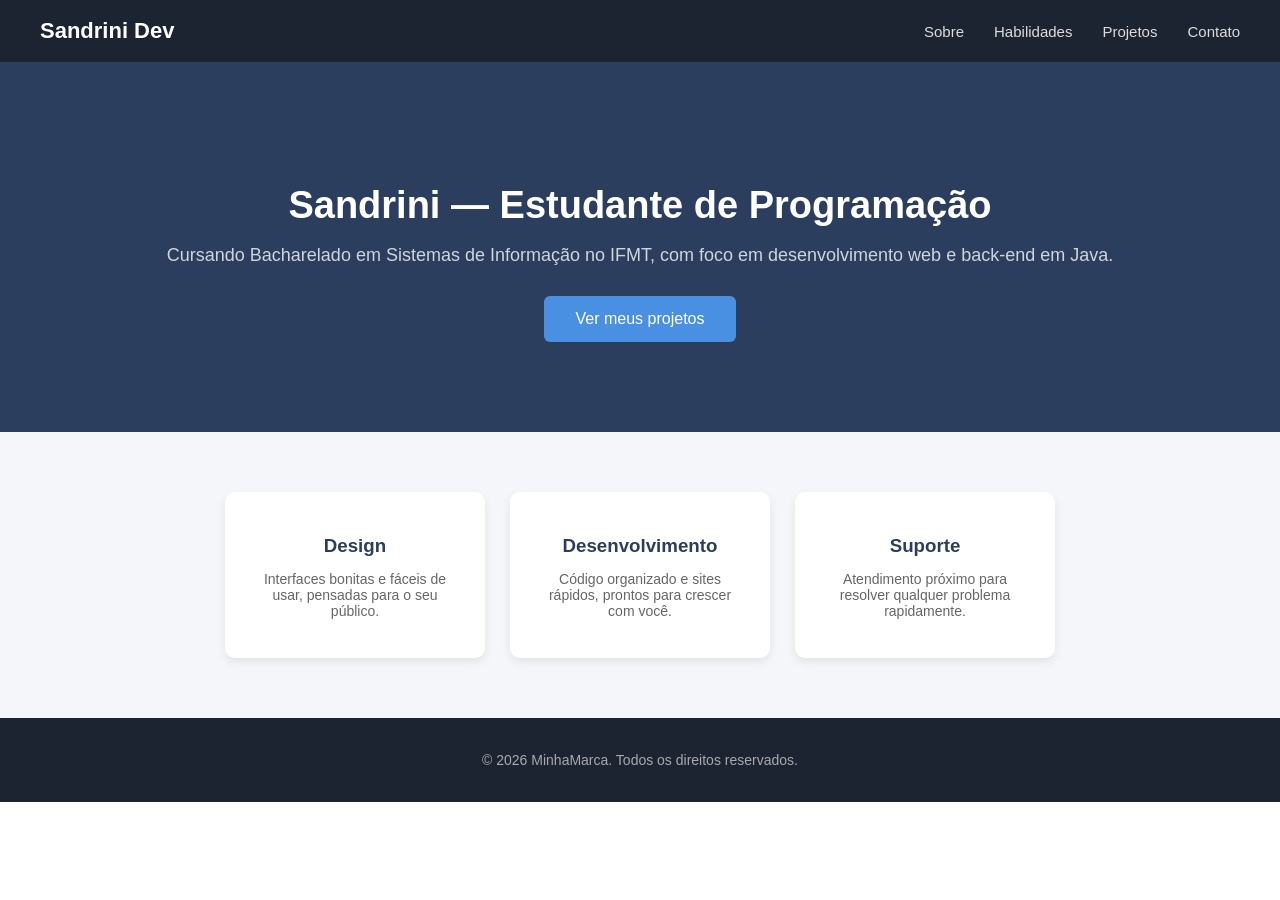
==== Desafio5/index.html @ f1af557e "Desafios" ====
<!DOCTYPE html>
<html lang="pt-br">
<head>
    <meta charset="UTF-8">
    <title>Desafio 5 - Mini Landing Page</title>

    <style>
        * {
      box-sizing: border-box;
    }

    body {
      margin: 0;
      font-family: 'Segoe UI', Arial, sans-serif;
      color: #333;
    }

    header {
      background-color: #1c2331;
      display: flex;
      justify-content: space-between;
      align-items: center;
      padding: 18px 40px;
    }

    .logo {
      color: #fff;
      font-size: 22px;
      font-weight: bold;
    }

    nav {
      display: flex;
      gap: 30px;
    }

    nav a {
      color: #dcdcdc;
      text-decoration: none;
      font-size: 15px;
    }

    nav a:hover {
      color: #4a90e2;
    }

    .hero {
      background-color: #2c3e5d;
      color: #fff;
      text-align: center;
      padding: 90px 20px;
    }

    .hero h1 {
      font-size: 38px;
      margin-bottom: 10px;
    }

    .hero p {
      font-size: 18px;
      color: #d0d5dd;
      margin-bottom: 30px;
    }

    .hero button {
      background-color: #4a90e2;
      color: white;
      border: none;
      padding: 14px 32px;
      font-size: 16px;
      border-radius: 6px;
      cursor: pointer;
      transition: background-color 0.2s ease;
    }

    .hero button:hover {
      background-color: #357ab8;
    }

    .cards {
      display: flex;
      justify-content: center;
      align-items: stretch;
      gap: 25px;
      flex-wrap: wrap;
      padding: 60px 40px;
      background-color: #f5f6fa;
    }

    .card {
      background-color: #ffffff;
      width: 260px;
      padding: 25px;
      border-radius: 10px;
      text-align: center;
      box-shadow: 0 4px 10px rgba(0,0,0,0.08);
    }

    .card h3 {
      color: #2c3e5d;
      margin-bottom: 10px;
    }

    .card p {
      color: #666;
      font-size: 14px;
    }

    footer {
      background-color: #1c2331;
      color: #aaa;
      text-align: center;
      padding: 20px;
      font-size: 14px;
    }

    </style>

</head>
<body>
    <header>
    <div class="logo">Sandrini Dev</div>
    <nav>
      <a href="#">Sobre</a>
      <a href="#">Habilidades</a>
      <a href="#">Projetos</a>
      <a href="#">Contato</a>
    </nav>
  </header>

  <section class="hero">
    <h1>Sandrini — Estudante de Programação</h1>
    <p>Cursando Bacharelado em Sistemas de Informação no IFMT, com foco em desenvolvimento web e back-end em Java.</p>
    <button>Ver meus projetos</button>
  </section>

  <section class="cards">
    <div class="card">
      <h3>Design</h3>
      <p>Interfaces bonitas e fáceis de usar, pensadas para o seu público.</p>
    </div>
    <div class="card">
      <h3>Desenvolvimento</h3>
      <p>Código organizado e sites rápidos, prontos para crescer com você.</p>
    </div>
    <div class="card">
      <h3>Suporte</h3>
      <p>Atendimento próximo para resolver qualquer problema rapidamente.</p>
    </div>
  </section>

  <footer>
    <p>&copy; 2026 MinhaMarca. Todos os direitos reservados.</p>
  </footer>

</body>
</html>
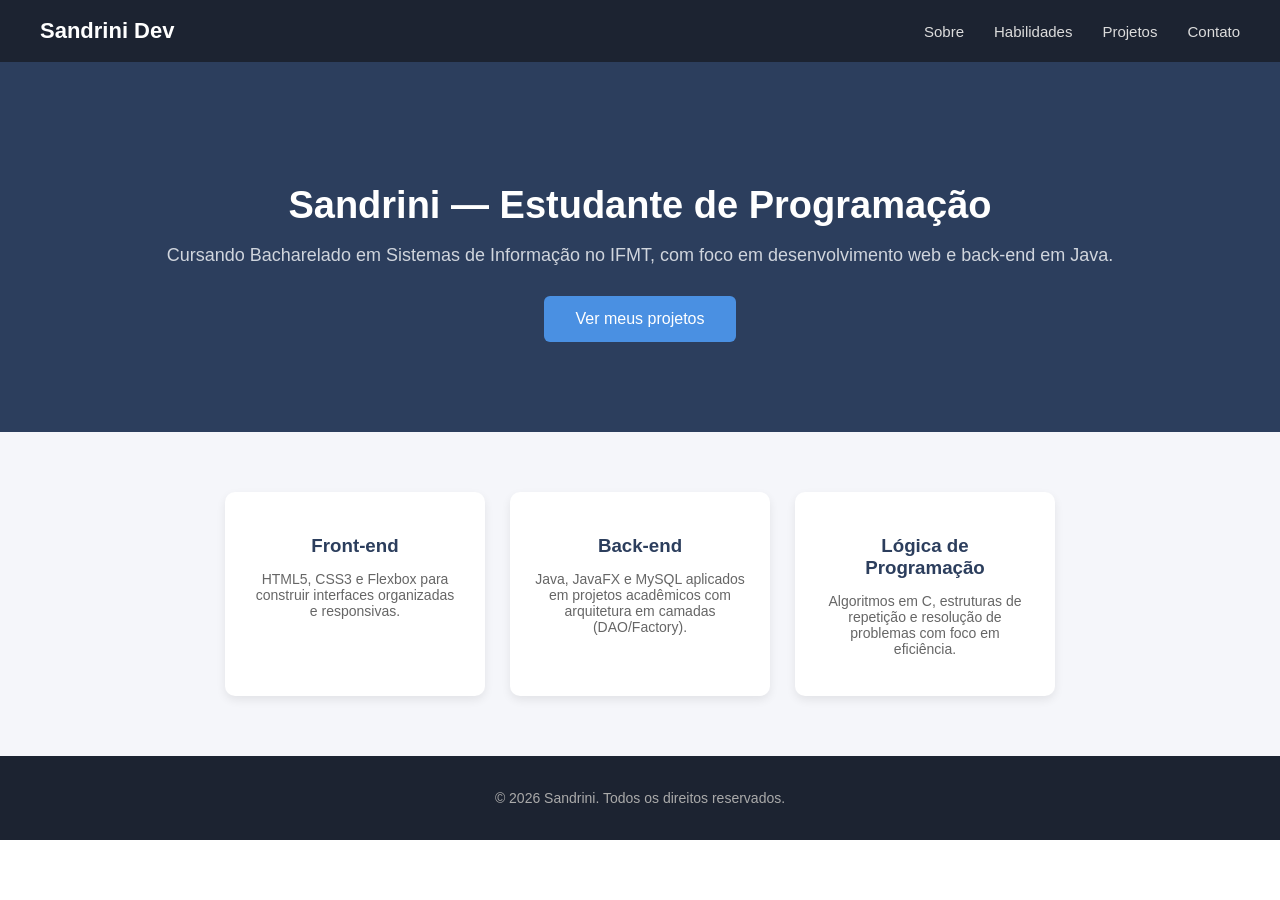
==== commit 8bb8ebe3: "finalizei desafio 5" ====
--- a/Desafio5/index.html
+++ b/Desafio5/index.html
@@ -136,21 +136,21 @@
 
   <section class="cards">
     <div class="card">
-      <h3>Design</h3>
-      <p>Interfaces bonitas e fáceis de usar, pensadas para o seu público.</p>
+      <h3>Front-end</h3>
+      <p>HTML5, CSS3 e Flexbox para construir interfaces organizadas e responsivas.</p>
     </div>
     <div class="card">
-      <h3>Desenvolvimento</h3>
-      <p>Código organizado e sites rápidos, prontos para crescer com você.</p>
+      <h3>Back-end</h3>
+      <p>Java, JavaFX e MySQL aplicados em projetos acadêmicos com arquitetura em camadas (DAO/Factory).</p>
     </div>
     <div class="card">
-      <h3>Suporte</h3>
-      <p>Atendimento próximo para resolver qualquer problema rapidamente.</p>
+      <h3>Lógica de Programação</h3>
+      <p>Algoritmos em C, estruturas de repetição e resolução de problemas com foco em eficiência.</p>
     </div>
   </section>
 
   <footer>
-    <p>&copy; 2026 MinhaMarca. Todos os direitos reservados.</p>
+    <p>&copy; 2026 Sandrini. Todos os direitos reservados.</p>
   </footer>
 
 </body>
